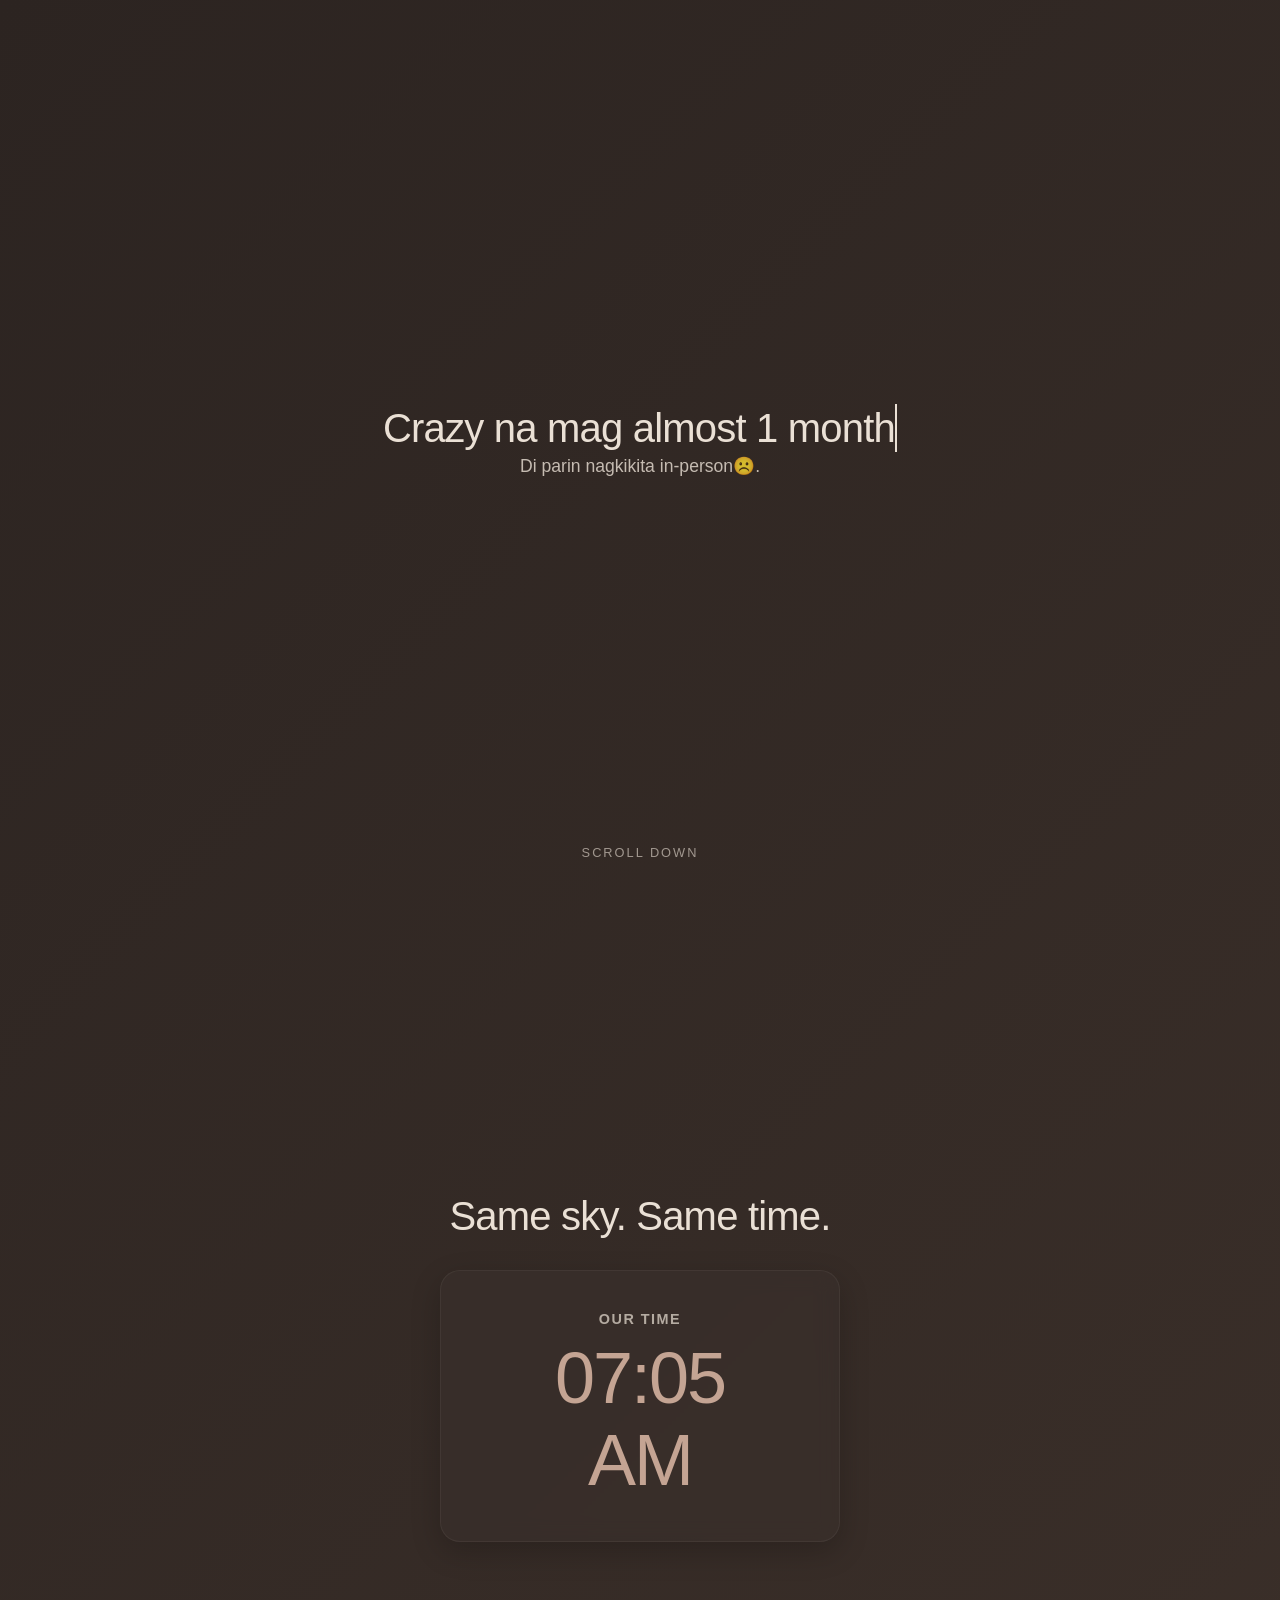
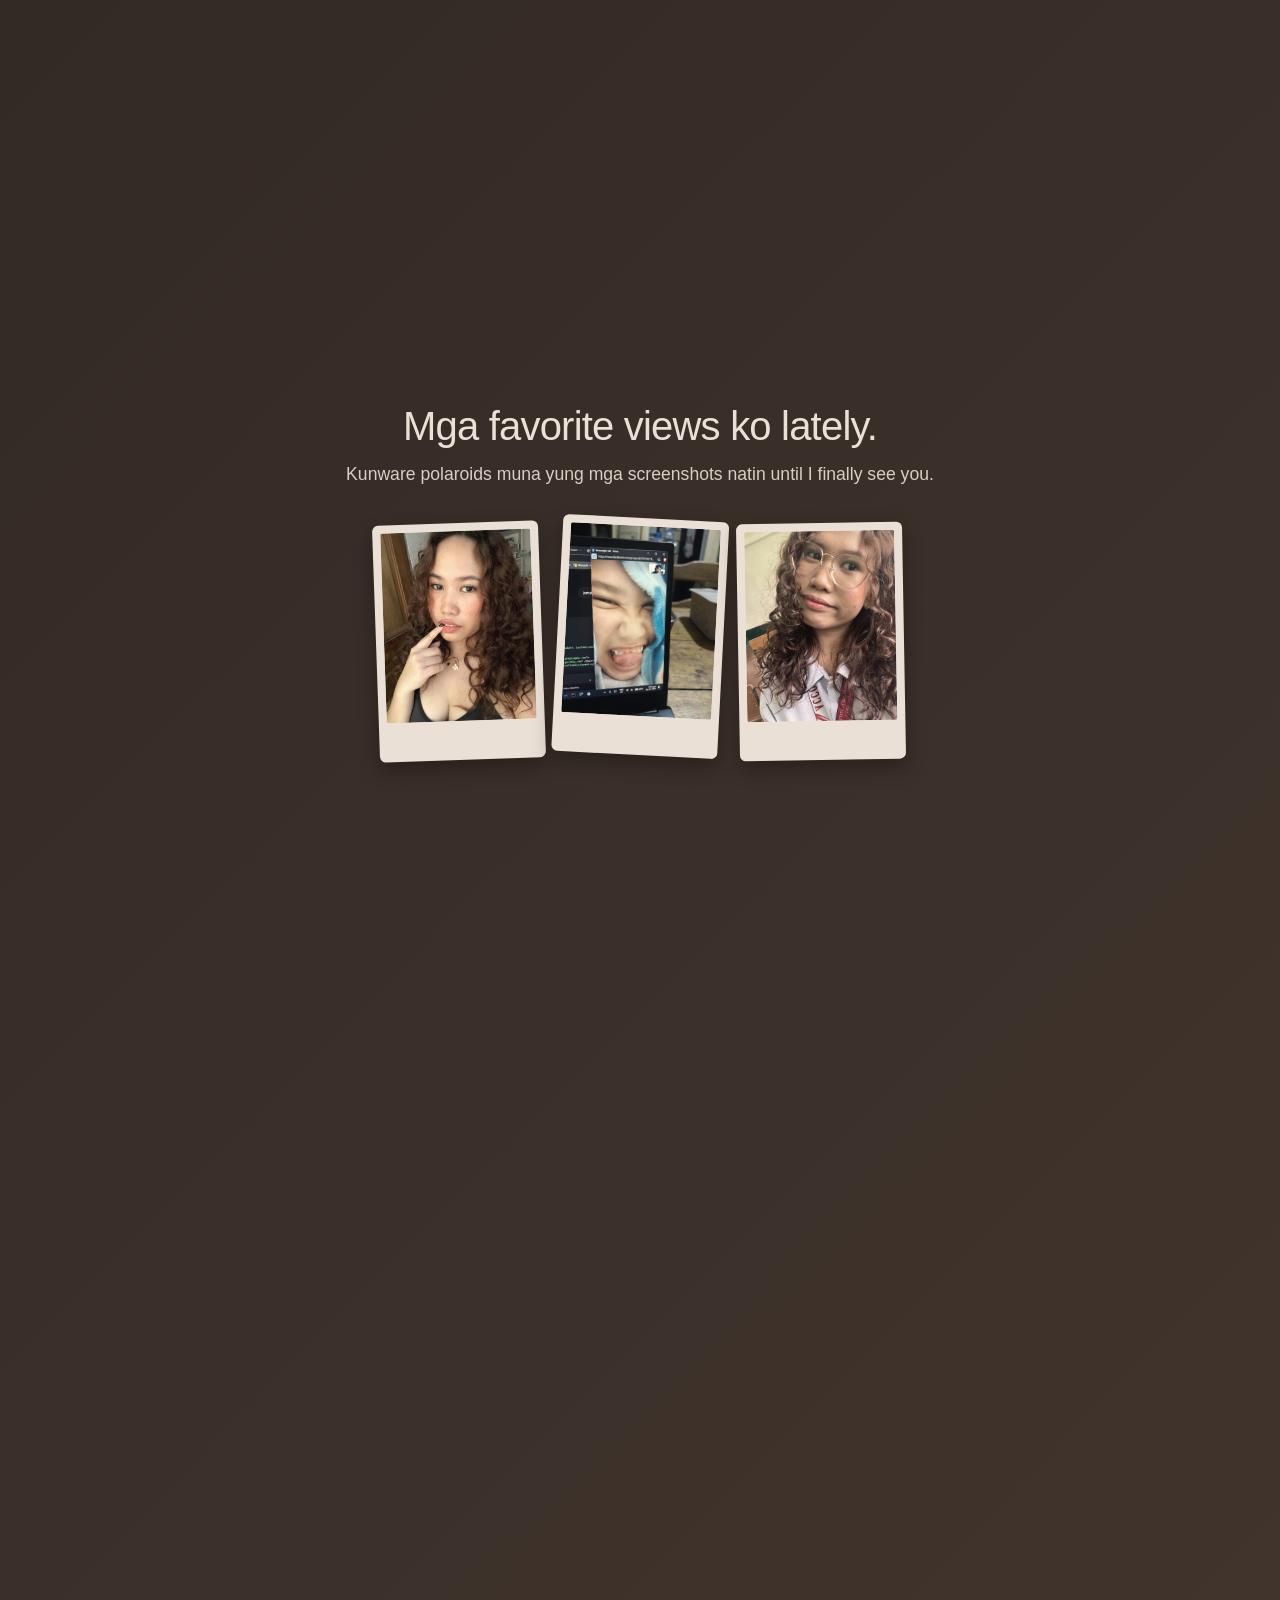
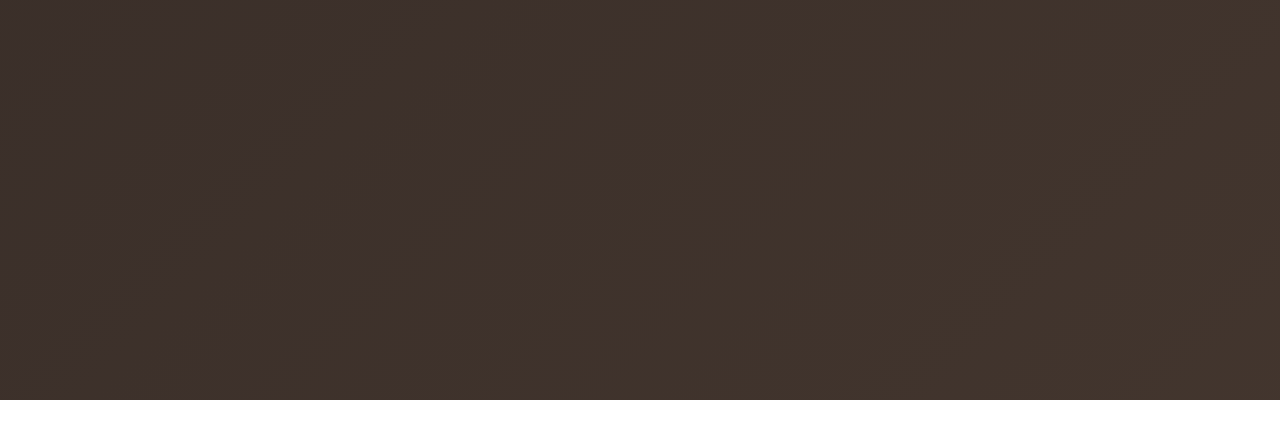
==== index.html @ 08e8360d "kay jho yan" ====
<!DOCTYPE html>
<html lang="en">
<head>
    <meta charset="UTF-8">
    <meta name="viewport" content="width=device-width, initial-scale=1.0, maximum-scale=1.0, user-scalable=no">
    <title> Jho</title>
    <style>
        /* Animated Mocha/Espresso Gradient Background */
        :root {
            --bg-color: #2C2421; 
            --text-color: #EAE0D5; 
            --accent: #C4A493; 
            --box-bg: rgba(58, 48, 44, 0.7); 
            --btn-text: #2C2421;
        }

        body, html {
            margin: 0;
            padding: 0;
            font-family: -apple-system, BlinkMacSystemFont, "SF Pro Display", "Segoe UI", Roboto, Helvetica, sans-serif;
            color: var(--text-color);
            scroll-behavior: smooth;
            overflow-x: hidden; 
            background: linear-gradient(-45deg, #1E1816, #3A302C, #4A3B32, #2C2421);
            background-size: 400% 400%;
            animation: gradientBG 15s ease infinite;
        }

        @keyframes gradientBG {
            0% { background-position: 0% 50%; }
            50% { background-position: 100% 50%; }
            100% { background-position: 0% 50%; }
        }

        section {
            min-height: 100vh;
            display: flex;
            flex-direction: column;
            align-items: center;
            justify-content: center;
            padding: 1.5rem; 
            text-align: center;
            opacity: 0;
            transform: translateY(30px);
            transition: all 1s ease-out;
            box-sizing: border-box;
            width: 100%;
        }

        section.visible { opacity: 1; transform: translateY(0); }

        h1 { 
            font-size: clamp(1.8rem, 5vw, 2.5rem); 
            font-weight: 400; 
            letter-spacing: -0.02em; 
            margin-bottom: 10px; 
            line-height: 1.2;
        }
        
        p { 
            font-size: clamp(1rem, 3vw, 1.1rem); 
            opacity: 0.9; 
            max-width: 600px; 
            line-height: 1.6; 
            margin: 0 auto 15px auto;
        }

        /* Stage 1: Typewriter */
        #typewriter { border-right: 2px solid var(--text-color); white-space: nowrap; overflow: hidden; margin: 0 auto; }
        
        .scroll-indicator {
            position: absolute;
            bottom: 40px;
            animation: bounce 2s infinite;
            font-size: 0.8rem;
            text-transform: uppercase;
            letter-spacing: 2px;
            opacity: 0.6;
        }

        @keyframes bounce {
            0%, 20%, 50%, 80%, 100% { transform: translateY(0); }
            40% { transform: translateY(-10px); }
            60% { transform: translateY(-5px); }
        }

        /* Stage 2: Shared Time */
        .time-box {
            background: var(--box-bg);
            backdrop-filter: blur(10px);
            -webkit-backdrop-filter: blur(10px);
            padding: clamp(20px, 5vw, 40px) clamp(30px, 8vw, 60px);
            border-radius: 20px;
            margin-top: 20px;
            border: 1px solid rgba(255,255,255,0.05);
            box-shadow: 0 10px 30px rgba(0,0,0,0.2);
            width: 90%;
            max-width: 400px;
            box-sizing: border-box;
        }

        .time-box h2 { margin: 0 0 10px 0; font-size: 0.9rem; opacity: 0.7; text-transform: uppercase; letter-spacing: 1.5px; }
        .time-box .time { font-size: clamp(3rem, 10vw, 4.5rem); font-weight: 300; letter-spacing: -2px; color: var(--accent); }

        /* Stage 3: Polaroid Gallery */
        .gallery {
            display: flex;
            gap: 15px;
            margin: 20px 0;
            justify-content: center;
            flex-wrap: wrap; 
            width: 100%;
            max-width: 600px;
        }

        .polaroid {
            background: #EAE0D5;
            padding: 8px 8px 35px 8px;
            border-radius: 6px;
            box-shadow: 0 8px 20px rgba(0,0,0,0.3);
            transform: rotate(-2deg);
            flex: 0 1 auto;
        }
        
        .polaroid:nth-child(2) { transform: rotate(3deg) translateY(-5px); }
        .polaroid:nth-child(3) { transform: rotate(-1deg); }

        .polaroid img {
            width: clamp(100px, 28vw, 150px); 
            height: clamp(130px, 36vw, 190px);
            object-fit: cover;
            filter: sepia(30%) contrast(95%);
            border-radius: 2px;
        }

        .spotify-embed { 
            margin-top: 30px; 
            border-radius: 12px; 
            width: 100%; 
            max-width: 350px; 
            box-shadow: 0 4px 15px rgba(0,0,0,0.2); 
        }

        /* Stage 4: Mobile-Optimized Ask Container */
        .ask-container { 
            display: flex; 
            flex-direction: column; 
            align-items: center; 
            gap: 15px; 
            margin-top: 30px; 
            width: 100%;
        }
        
        button.action-btn {
            padding: 18px 32px;
            border-radius: 50px;
            border: none;
            font-weight: 500;
            transition: all 0.2s ease;
            width: 90%; 
            max-width: 300px;
            box-sizing: border-box;
            cursor: pointer;
            text-align: center;
            line-height: 1.3;
        }

        #yesBtn { 
            background-color: var(--text-color); 
            color: var(--btn-text); 
            font-size: 1.1rem;
            z-index: 10;
            word-wrap: break-word; 
        }

        #noBtn { 
            background-color: transparent; 
            color: var(--text-color); 
            font-size: 1rem;
            border: 1px solid rgba(234, 224, 213, 0.3);
        }
        
        #successScreen { display: none; flex-direction: column; align-items: center; justify-content: center; height: 100vh; }

        @media (max-width: 375px) {
            .polaroid { padding: 6px 6px 25px 6px; }
            button.action-btn { padding: 15px 20px; }
        }
    </style>
</head>
<body>

    <!-- Hidden Audio File for the Success Sound -->
    <audio id="successSound" src="success-sound.mp3" preload="auto"></audio>

    <!-- Stage 1: The Hook -->
    <section id="s1" class="visible">
        <h1 id="typewriter"></h1>
        <p style="opacity: 0; animation: fadeIn 2s forwards 2.5s;">Di parin nagkikita in-person☹️.</p>
        <div class="scroll-indicator">Scroll down</div>
        <style>@keyframes fadeIn { to { opacity: 0.8; } }</style>
    </section>

    <!-- Stage 2: Shared Reality -->
    <section id="s2">
        <h1>Same sky. Same time.</h1>
        <div class="time-box">
            <h2>Our Time</h2>
            <div class="time" id="sharedTime">--:--</div>
        </div>
    </section>

    <!-- Stage 3: The Memories -->
    <section id="s3">
        <h1>Mga favorite views ko lately.</h1>
        <p>Kunware polaroids muna yung mga screenshots natin until I finally see you.</p>
        <div class="gallery">
            <div class="polaroid"><img src="pic1.jpg" alt="VC Screenshot 1"></div>
            <div class="polaroid"><img src="pic2.jpg" alt="Selfie"></div>
            <div class="polaroid"><img src="pic3.jpg" alt="VC Screenshot 2"></div>
        </div>
        
        <!-- Taylor Swift "the 1" Spotify Embed -->
        <iframe data-testid="embed-iframe" style="border-radius:12px" src="https://open.spotify.com/embed/track/0Jlcvv8IykzHaSmj49uNW8?utm_source=generator&si=b061c4fe7b4d4f40" width="100%" height="152" frameBorder="0" allowfullscreen="" allow="autoplay; clipboard-write; encrypted-media; fullscreen; picture-in-picture" loading="lazy"></iframe>
    </section>

    <!-- Stage 4: The Mobile-Optimized Ask -->
    <section id="s4">
        <h1 id="questionText">May mas malaking question ako for you soon.</h1>
        <p>Pero for this time, ano gusto mo bae? WHAHWAHWAH, anyting u like, kahit ano, ikaw bahala, gawin natin mamaya.😜😏</p>
        <div class="ask-container" id="askContainer">
            <button class="action-btn" id="yesBtn">Yes, G ako!</button>
            <button class="action-btn" id="noBtn">Wag 😭</button>
        </div>
    </section>

    <!-- Stage 5: Success -->
    <section id="successScreen">
        <h1>It's a date. 🤎</h1>
    </section>

    <script>
        // 1. Typewriter Effect
        const text = "Crazy na mag almost 1 month since nung nakita kita sa ano..WHAHWH, anyways";
        let i = 0;
        function typeWriter() {
            if (i < text.length) {
                document.getElementById("typewriter").innerHTML += text.charAt(i);
                i++;
                setTimeout(typeWriter, 80);
            }
        }
        window.onload = () => { setTimeout(typeWriter, 300); updateTime(); };

        // 2. Scroll Reveal Logic
        const sections = document.querySelectorAll('section');
        const observer = new IntersectionObserver((entries) => {
            entries.forEach(entry => {
                if (entry.isIntersecting) {
                    entry.target.classList.add('visible');
                }
            });
        }, { threshold: 0.2 }); 
        sections.forEach(sec => observer.observe(sec));

        // 3. Shared Clock
        function updateTime() {
            const now = new Date();
            const timeString = now.toLocaleTimeString([], { hour: '2-digit', minute: '2-digit' });
            document.getElementById('sharedTime').innerText = timeString;
        }
        setInterval(updateTime, 1000);

        // 4. The Expanding Yes Button (Responsive Logic)
        const noBtn = document.getElementById('noBtn');
        const yesBtn = document.getElementById('yesBtn');
        const s4 = document.getElementById('s4');
        const successScreen = document.getElementById('successScreen');
        const successSound = document.getElementById('successSound'); // Grab the audio element
        
        const noTexts = [
            "Wag naman 😭", 
            "Sure ka na ba? 🥺", 
            "Wait lang isipin mo muna 😭", 
            "Grabe siya 💔", 
            "Sakit naman 🥺", 
            "Sige na press Yes na 😭",
            "Ahh ganon 😭",
            "Luhh 😭",
        ];
        let clickCount = 0;

        noBtn.addEventListener('click', (e) => {
            if(clickCount < noTexts.length) {
                noBtn.innerText = noTexts[clickCount];
            } else {
                noBtn.innerText = noTexts[noTexts.length - 1]; 
            }
            clickCount++;

            const currentFontSize = window.getComputedStyle(yesBtn).getPropertyValue('font-size');
            const newSize = parseFloat(currentFontSize) * 1.3; 
            
            yesBtn.style.fontSize = `${newSize}px`;
            yesBtn.style.padding = `${newSize * 0.8}px ${newSize * 1.2}px`;
            yesBtn.style.width = 'auto'; 
            yesBtn.style.maxWidth = '90vw'; 
        });

        // 5. Success Logic with Sound
        yesBtn.addEventListener('click', () => {
            // Play the sound effect immediately when clicked
            successSound.play();
            
            s4.style.display = 'none';
            successScreen.style.display = 'flex';
            setTimeout(() => { successScreen.classList.add('visible'); }, 50);
        });
    </script>
</body>
</html>
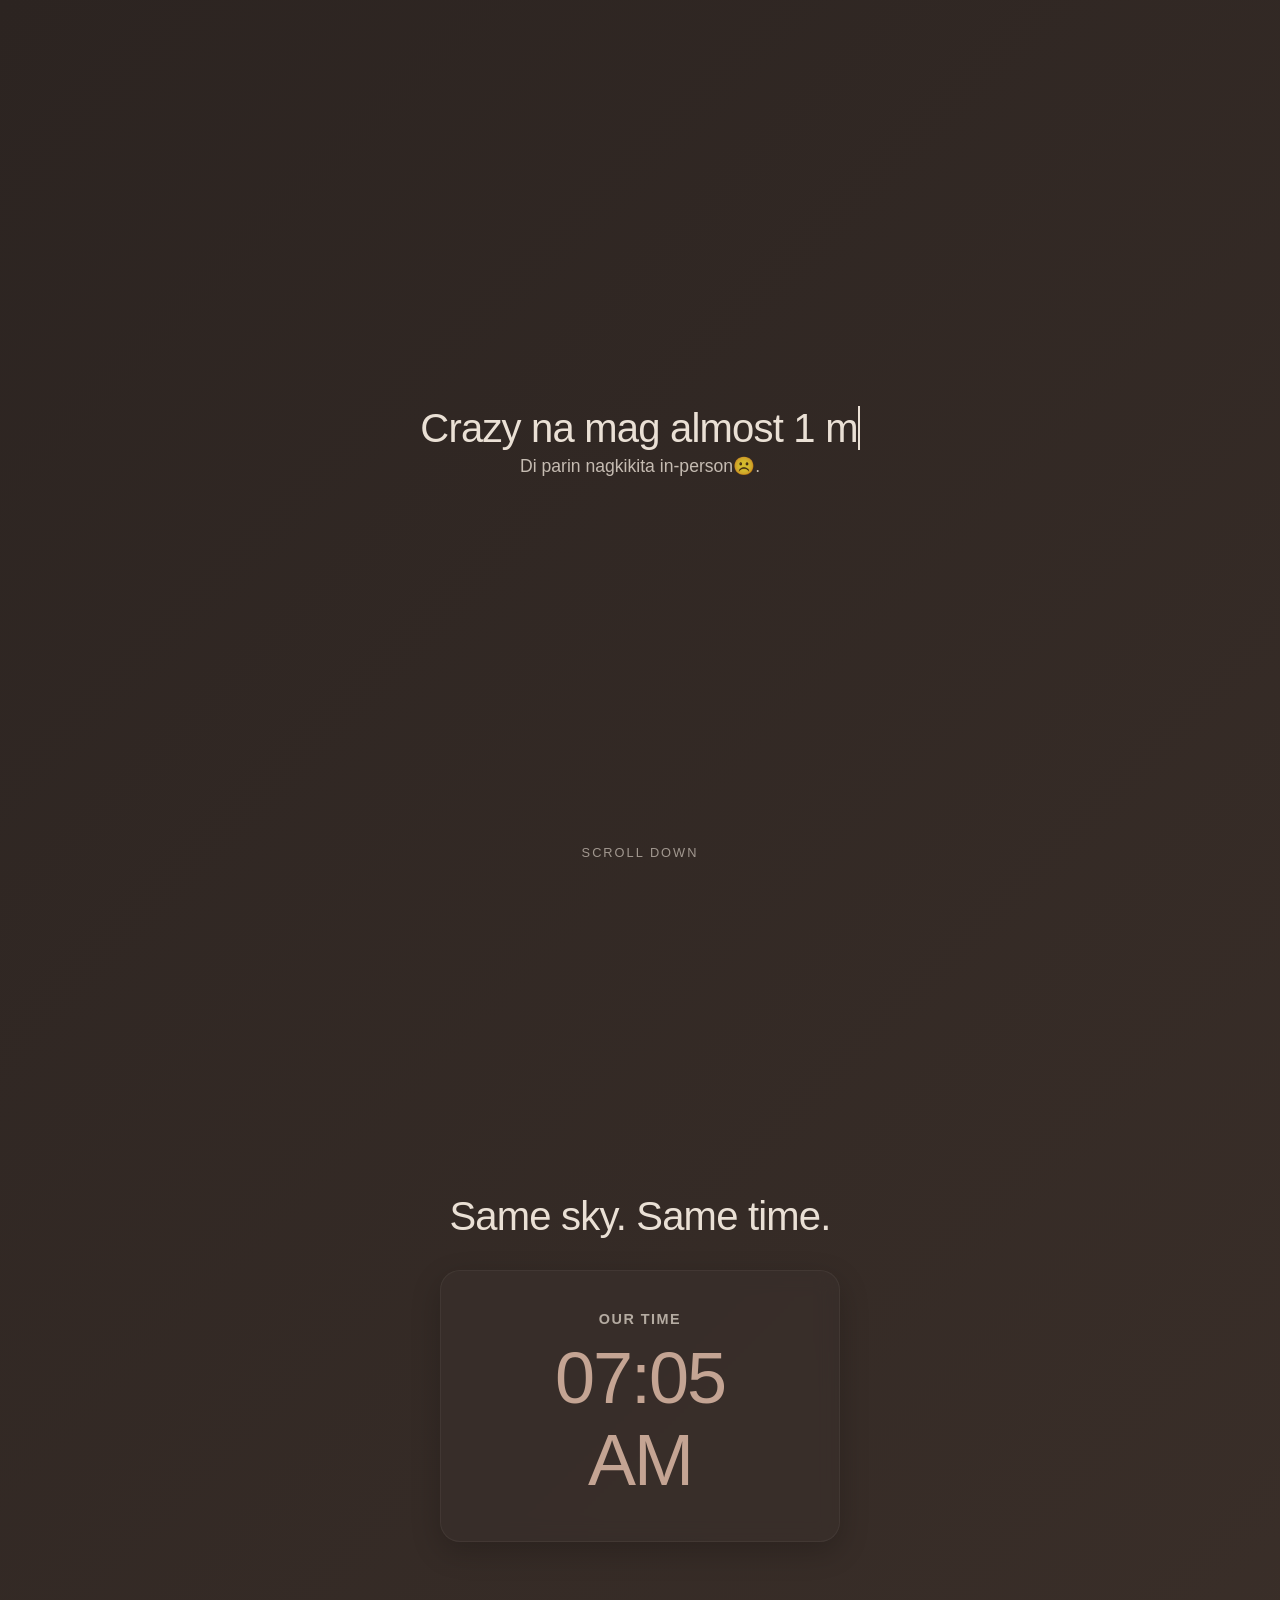
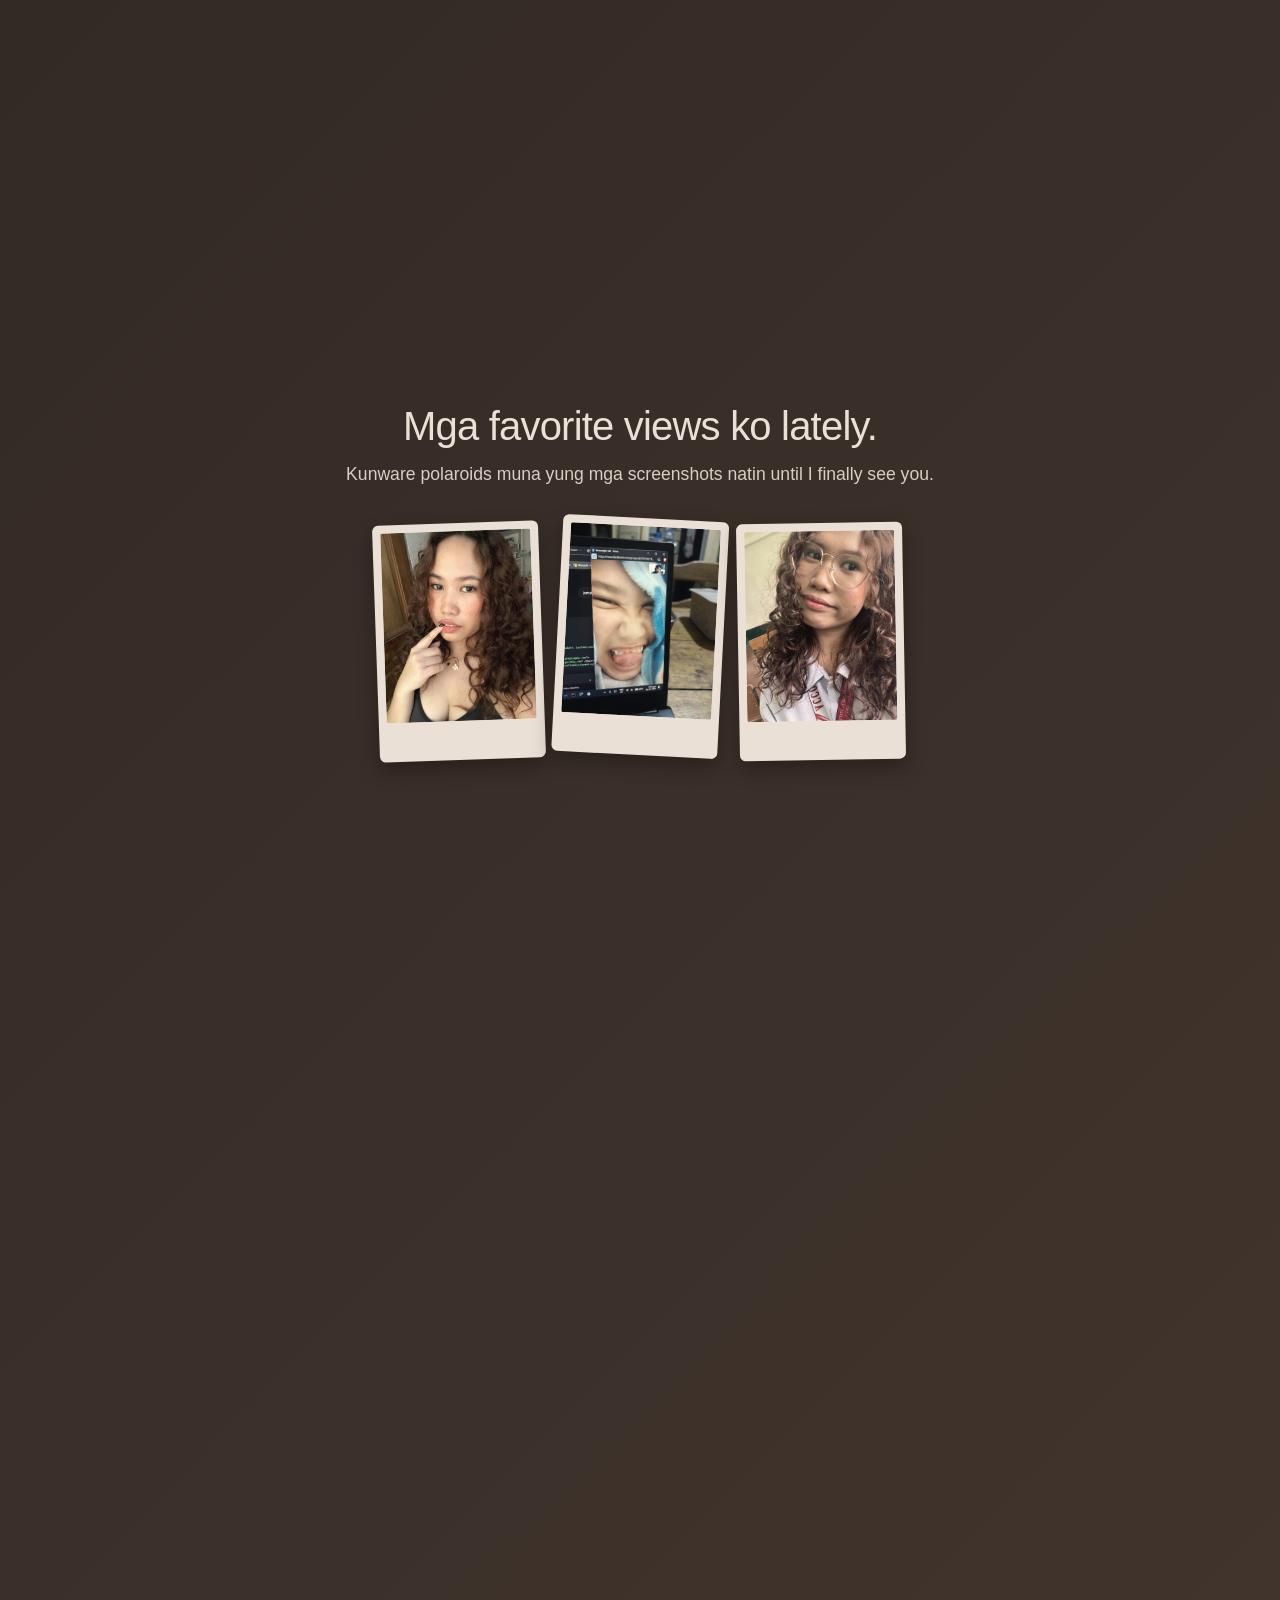
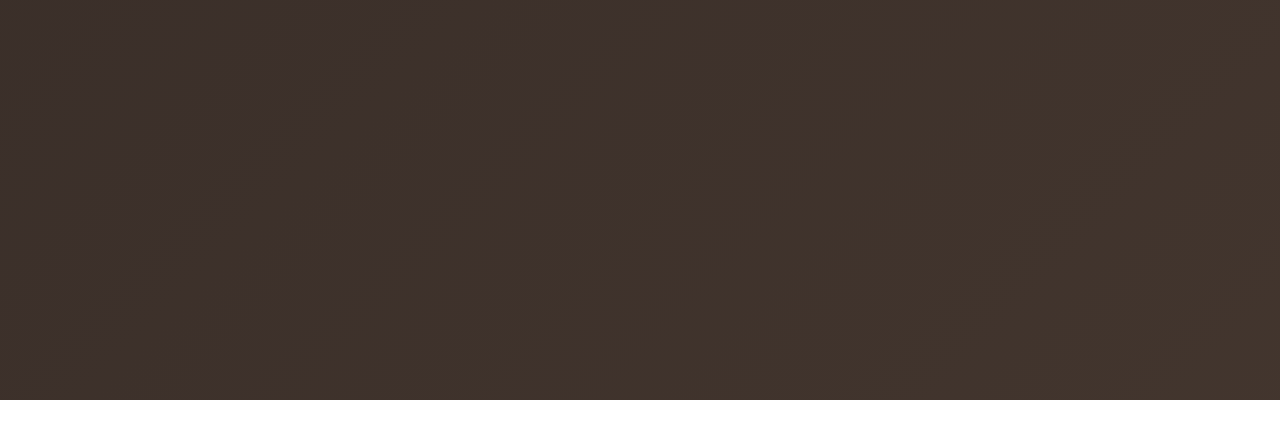
==== commit d3e68b3b: "fix" ====
--- a/index.html
+++ b/index.html
@@ -65,8 +65,24 @@
             margin: 0 auto 15px auto;
         }
 
-        /* Stage 1: Typewriter */
-        #typewriter { border-right: 2px solid var(--text-color); white-space: nowrap; overflow: hidden; margin: 0 auto; }
+        /* Stage 1: Typewriter - Fixed for long text wrapping */
+        #typewriter-container {
+            width: 100%;
+            max-width: 90vw; 
+            margin: 0 auto;
+            text-align: center;
+        }
+
+        #typewriter { 
+            display: inline; 
+            border-right: 2px solid var(--text-color); 
+            animation: blinkCursor 0.75s step-end infinite;
+        }
+
+        @keyframes blinkCursor {
+            from, to { border-color: transparent; }
+            50% { border-color: var(--text-color); }
+        }
         
         .scroll-indicator {
             position: absolute;
@@ -195,8 +211,10 @@
 
     <!-- Stage 1: The Hook -->
     <section id="s1" class="visible">
-        <h1 id="typewriter"></h1>
-        <p style="opacity: 0; animation: fadeIn 2s forwards 2.5s;">Di parin nagkikita in-person☹️.</p>
+        <div id="typewriter-container">
+            <h1 id="typewriter"></h1>
+        </div>
+        <p style="opacity: 0; animation: fadeIn 2s forwards 3.5s;">Di parin nagkikita in-person☹️.</p>
         <div class="scroll-indicator">Scroll down</div>
         <style>@keyframes fadeIn { to { opacity: 0.8; } }</style>
     </section>
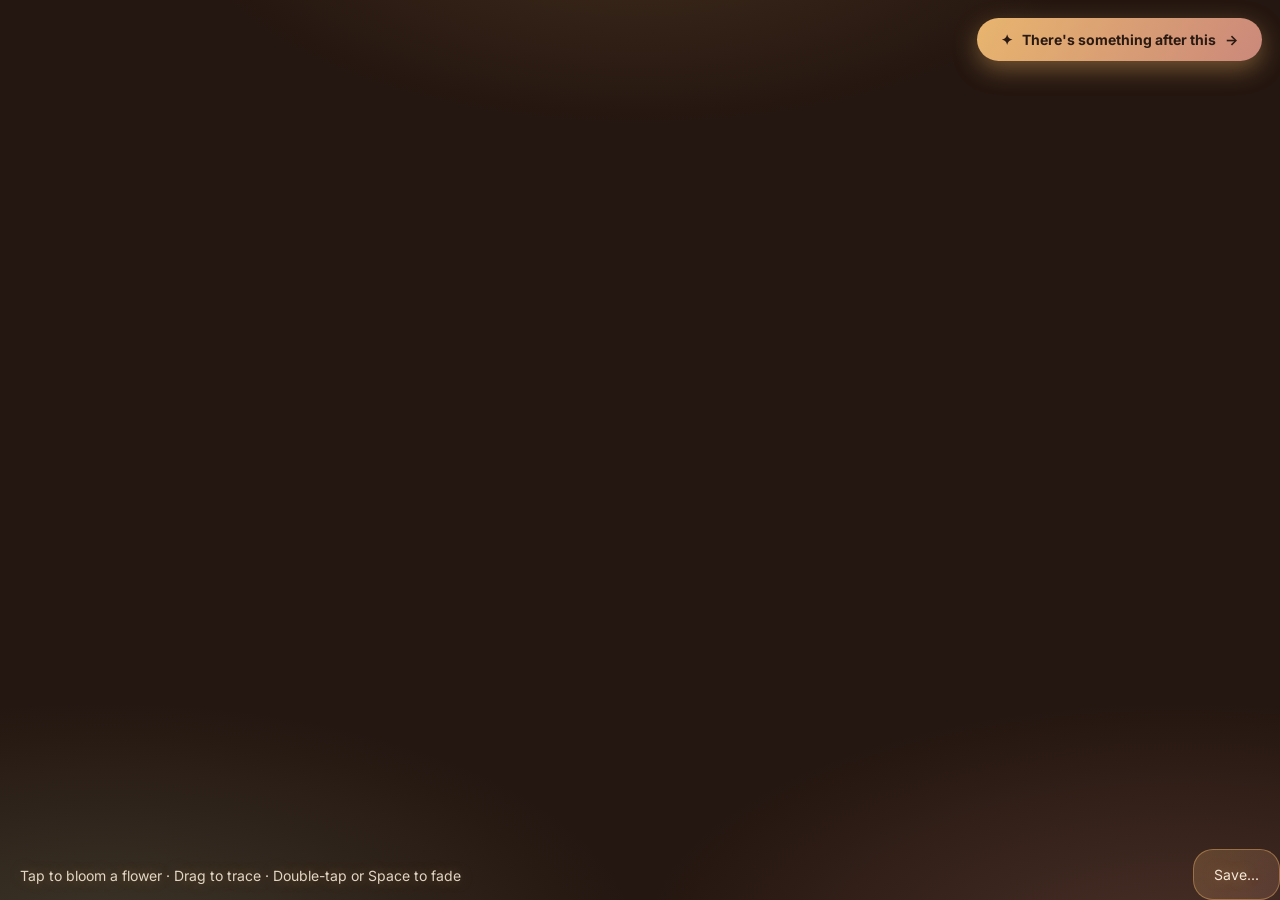
==== commit 3c2d9f0e: "update" ====
--- a/index.html
+++ b/index.html
@@ -1,339 +1,107 @@
 <!DOCTYPE html>
-<html lang="en">
+<html lang="en" >
 <head>
-    <meta charset="UTF-8">
-    <meta name="viewport" content="width=device-width, initial-scale=1.0, maximum-scale=1.0, user-scalable=no">
-    <title> Jho</title>
-    <style>
-        /* Animated Mocha/Espresso Gradient Background */
-        :root {
-            --bg-color: #2C2421; 
-            --text-color: #EAE0D5; 
-            --accent: #C4A493; 
-            --box-bg: rgba(58, 48, 44, 0.7); 
-            --btn-text: #2C2421;
-        }
+  <meta charset="UTF-8">
+  <meta name="viewport" content="width=device-width, initial-scale=1, maximum-scale=1, user-scalable=no, viewport-fit=cover">
+  <meta name="theme-color" content="#241610">
+  <title>Draw With Flowers! (GLSL Shader &amp; Three.js)</title>
+  <link rel="preconnect" href="https://fonts.googleapis.com">
+  <link rel="preconnect" href="https://fonts.gstatic.com" crossorigin>
+  <link href="https://fonts.googleapis.com/css2?family=Inter:wght@400;500;600&display=swap" rel="stylesheet">
+  <link rel="stylesheet" href="./style.css">
 
-        body, html {
-            margin: 0;
-            padding: 0;
-            font-family: -apple-system, BlinkMacSystemFont, "SF Pro Display", "Segoe UI", Roboto, Helvetica, sans-serif;
-            color: var(--text-color);
-            scroll-behavior: smooth;
-            overflow-x: hidden; 
-            background: linear-gradient(-45deg, #1E1816, #3A302C, #4A3B32, #2C2421);
-            background-size: 400% 400%;
-            animation: gradientBG 15s ease infinite;
-        }
-
-        @keyframes gradientBG {
-            0% { background-position: 0% 50%; }
-            50% { background-position: 100% 50%; }
-            100% { background-position: 0% 50%; }
-        }
-
-        section {
-            min-height: 100vh;
-            display: flex;
-            flex-direction: column;
-            align-items: center;
-            justify-content: center;
-            padding: 1.5rem; 
-            text-align: center;
-            opacity: 0;
-            transform: translateY(30px);
-            transition: all 1s ease-out;
-            box-sizing: border-box;
-            width: 100%;
-        }
-
-        section.visible { opacity: 1; transform: translateY(0); }
-
-        h1 { 
-            font-size: clamp(1.8rem, 5vw, 2.5rem); 
-            font-weight: 400; 
-            letter-spacing: -0.02em; 
-            margin-bottom: 10px; 
-            line-height: 1.2;
-        }
-        
-        p { 
-            font-size: clamp(1rem, 3vw, 1.1rem); 
-            opacity: 0.9; 
-            max-width: 600px; 
-            line-height: 1.6; 
-            margin: 0 auto 15px auto;
-        }
-
-        /* Stage 1: Typewriter - Fixed for long text wrapping */
-        #typewriter-container {
-            width: 100%;
-            max-width: 90vw; 
-            margin: 0 auto;
-            text-align: center;
-        }
-
-        #typewriter { 
-            display: inline; 
-            border-right: 2px solid var(--text-color); 
-            animation: blinkCursor 0.75s step-end infinite;
-        }
-
-        @keyframes blinkCursor {
-            from, to { border-color: transparent; }
-            50% { border-color: var(--text-color); }
-        }
-        
-        .scroll-indicator {
-            position: absolute;
-            bottom: 40px;
-            animation: bounce 2s infinite;
-            font-size: 0.8rem;
-            text-transform: uppercase;
-            letter-spacing: 2px;
-            opacity: 0.6;
-        }
-
-        @keyframes bounce {
-            0%, 20%, 50%, 80%, 100% { transform: translateY(0); }
-            40% { transform: translateY(-10px); }
-            60% { transform: translateY(-5px); }
-        }
-
-        /* Stage 2: Shared Time */
-        .time-box {
-            background: var(--box-bg);
-            backdrop-filter: blur(10px);
-            -webkit-backdrop-filter: blur(10px);
-            padding: clamp(20px, 5vw, 40px) clamp(30px, 8vw, 60px);
-            border-radius: 20px;
-            margin-top: 20px;
-            border: 1px solid rgba(255,255,255,0.05);
-            box-shadow: 0 10px 30px rgba(0,0,0,0.2);
-            width: 90%;
-            max-width: 400px;
-            box-sizing: border-box;
-        }
-
-        .time-box h2 { margin: 0 0 10px 0; font-size: 0.9rem; opacity: 0.7; text-transform: uppercase; letter-spacing: 1.5px; }
-        .time-box .time { font-size: clamp(3rem, 10vw, 4.5rem); font-weight: 300; letter-spacing: -2px; color: var(--accent); }
-
-        /* Stage 3: Polaroid Gallery */
-        .gallery {
-            display: flex;
-            gap: 15px;
-            margin: 20px 0;
-            justify-content: center;
-            flex-wrap: wrap; 
-            width: 100%;
-            max-width: 600px;
-        }
-
-        .polaroid {
-            background: #EAE0D5;
-            padding: 8px 8px 35px 8px;
-            border-radius: 6px;
-            box-shadow: 0 8px 20px rgba(0,0,0,0.3);
-            transform: rotate(-2deg);
-            flex: 0 1 auto;
-        }
-        
-        .polaroid:nth-child(2) { transform: rotate(3deg) translateY(-5px); }
-        .polaroid:nth-child(3) { transform: rotate(-1deg); }
-
-        .polaroid img {
-            width: clamp(100px, 28vw, 150px); 
-            height: clamp(130px, 36vw, 190px);
-            object-fit: cover;
-            filter: sepia(30%) contrast(95%);
-            border-radius: 2px;
-        }
-
-        .spotify-embed { 
-            margin-top: 30px; 
-            border-radius: 12px; 
-            width: 100%; 
-            max-width: 350px; 
-            box-shadow: 0 4px 15px rgba(0,0,0,0.2); 
-        }
-
-        /* Stage 4: Mobile-Optimized Ask Container */
-        .ask-container { 
-            display: flex; 
-            flex-direction: column; 
-            align-items: center; 
-            gap: 15px; 
-            margin-top: 30px; 
-            width: 100%;
-        }
-        
-        button.action-btn {
-            padding: 18px 32px;
-            border-radius: 50px;
-            border: none;
-            font-weight: 500;
-            transition: all 0.2s ease;
-            width: 90%; 
-            max-width: 300px;
-            box-sizing: border-box;
-            cursor: pointer;
-            text-align: center;
-            line-height: 1.3;
-        }
-
-        #yesBtn { 
-            background-color: var(--text-color); 
-            color: var(--btn-text); 
-            font-size: 1.1rem;
-            z-index: 10;
-            word-wrap: break-word; 
-        }
-
-        #noBtn { 
-            background-color: transparent; 
-            color: var(--text-color); 
-            font-size: 1rem;
-            border: 1px solid rgba(234, 224, 213, 0.3);
-        }
-        
-        #successScreen { display: none; flex-direction: column; align-items: center; justify-content: center; height: 100vh; }
-
-        @media (max-width: 375px) {
-            .polaroid { padding: 6px 6px 25px 6px; }
-            button.action-btn { padding: 15px 20px; }
-        }
-    </style>
 </head>
 <body>
+<div class="container">
+    <canvas id="canvas"></canvas>
+    <div class="title" id="hint">Tap to bloom a flower &middot; Drag to trace &middot; Double-tap or Space to fade</div>
+    <button class="title" id="screenshot" type="button">Save...</button>
+</div>
+<!-- THIS LINK POINTS TO THE NEW FOLDER -->
+<a class="next-link" id="nextLink" href="./for her/ask.html"><span class="spark">&#10022;</span> There's something after this <span class="arrow">&rarr;</span></a>
 
-    <!-- Hidden Audio File for the Success Sound -->
-    <audio id="successSound" src="success-sound.mp3" preload="auto"></audio>
+<script type="x-shader/x-fragment" id="fragmentShader">
+    #define PI 3.14159265359
 
-    <!-- Stage 1: The Hook -->
-    <section id="s1" class="visible">
-        <div id="typewriter-container">
-            <h1 id="typewriter"></h1>
-        </div>
-        <p style="opacity: 0; animation: fadeIn 2s forwards 3.5s;">Di parin nagkikita in-person☹️.</p>
-        <div class="scroll-indicator">Scroll down</div>
-        <style>@keyframes fadeIn { to { opacity: 0.8; } }</style>
-    </section>
+    uniform float u_ratio;
+    uniform float u_moving;
+    uniform float u_stop_time;
+    uniform float u_speed;
+    uniform vec2 u_stop_randomizer;
+    uniform float u_clean;
+    uniform vec2 u_point;
+    uniform float u_flower_scale;
+    uniform sampler2D u_texture;
+    varying vec2 vUv;
 
-    <!-- Stage 2: Shared Reality -->
-    <section id="s2">
-        <h1>Same sky. Same time.</h1>
-        <div class="time-box">
-            <h2>Our Time</h2>
-            <div class="time" id="sharedTime">--:--</div>
-        </div>
-    </section>
+    float rand(vec2 n) {
+        return fract(sin(dot(n, vec2(12.9898, 4.1414))) * 43758.5453);
+    }
+    float noise(vec2 n) {
+        const vec2 d = vec2(0.0, 1.0);
+        vec2 b = floor(n), f = smoothstep(vec2(0.0), vec2(1.0), fract(n));
+        return mix(mix(rand(b), rand(b + d.yx), f.x), mix(rand(b + d.xy), rand(b + d.yy), f.x), f.y);
+    }
 
-    <!-- Stage 3: The Memories -->
-    <section id="s3">
-        <h1>Mga favorite views ko lately.</h1>
-        <p>Kunware polaroids muna yung mga screenshots natin until I finally see you.</p>
-        <div class="gallery">
-            <div class="polaroid"><img src="pic1.jpg" alt="VC Screenshot 1"></div>
-            <div class="polaroid"><img src="pic2.jpg" alt="Selfie"></div>
-            <div class="polaroid"><img src="pic3.jpg" alt="VC Screenshot 2"></div>
-        </div>
-        
-        <!-- Taylor Swift "the 1" Spotify Embed -->
-        <iframe data-testid="embed-iframe" style="border-radius:12px" src="https://open.spotify.com/embed/track/0Jlcvv8IykzHaSmj49uNW8?utm_source=generator&si=b061c4fe7b4d4f40" width="100%" height="152" frameBorder="0" allowfullscreen="" allow="autoplay; clipboard-write; encrypted-media; fullscreen; picture-in-picture" loading="lazy"></iframe>
-    </section>
+    float flower_shape(vec2 _point, float _size, float _outline, float _tickniess, float _noise, float _angle_offset) {
+        float random_by_uv = noise(vUv);
 
-    <!-- Stage 4: The Mobile-Optimized Ask -->
-    <section id="s4">
-        <h1 id="questionText">May mas malaking question ako for you soon.</h1>
-        <p>Pero for this time, ano gusto mo bae? WHAHWAHWAH, anyting u like, kahit ano, ikaw bahala, gawin natin mamaya.😜😏</p>
-        <div class="ask-container" id="askContainer">
-            <button class="action-btn" id="yesBtn">Yes, G ako!</button>
-            <button class="action-btn" id="noBtn">Wag 😭</button>
-        </div>
-    </section>
+        float petals_thickness = .5;
+        float petals_number = 5. + floor(u_stop_randomizer[0] * 4.);
+        float angle_animated_offset = .7 * (random_by_uv - .5) / (.2 + 30. * u_stop_time);
+        float flower_angle = atan(_point.y, _point.x) - angle_animated_offset;
+        float flower_sectoral_shape = abs(sin(flower_angle * .5 * petals_number + _angle_offset)) + _tickniess * petals_thickness;
 
-    <!-- Stage 5: Success -->
-    <section id="successScreen">
-        <h1>It's a date. 🤎</h1>
-    </section>
+        vec2 flower_size_range = vec2(4., 18.) * u_flower_scale;
+        float flower_radial_shape = length(_point) * (flower_size_range[0] + flower_size_range[1] * u_stop_randomizer[0]);
+        float radius_noise = sin(flower_angle * 13. + 15. * random_by_uv);
+        flower_radial_shape += _noise * radius_noise;
 
-    <script>
-        // 1. Typewriter Effect
-        const text = "Crazy na mag almost 1 month since nung nakita kita sa ano..WHAHWH, anyways";
-        let i = 0;
-        function typeWriter() {
-            if (i < text.length) {
-                document.getElementById("typewriter").innerHTML += text.charAt(i);
-                i++;
-                setTimeout(typeWriter, 80);
-            }
-        }
-        window.onload = () => { setTimeout(typeWriter, 300); updateTime(); };
+        float flower_radius_grow = min(20000. * u_stop_time, 1.);
+        flower_radius_grow = 1. / flower_radius_grow;
 
-        // 2. Scroll Reveal Logic
-        const sections = document.querySelectorAll('section');
-        const observer = new IntersectionObserver((entries) => {
-            entries.forEach(entry => {
-                if (entry.isIntersecting) {
-                    entry.target.classList.add('visible');
-                }
-            });
-        }, { threshold: 0.2 }); 
-        sections.forEach(sec => observer.observe(sec));
+        float flower_shape = 1. - smoothstep(0., _size * flower_sectoral_shape, _outline * flower_radius_grow * flower_radial_shape);
+        flower_shape *= (1. - u_moving);
 
-        // 3. Shared Clock
-        function updateTime() {
-            const now = new Date();
-            const timeString = now.toLocaleTimeString([], { hour: '2-digit', minute: '2-digit' });
-            document.getElementById('sharedTime').innerText = timeString;
-        }
-        setInterval(updateTime, 1000);
+        flower_shape *= (1. - step(1., u_stop_time));
 
-        // 4. The Expanding Yes Button (Responsive Logic)
-        const noBtn = document.getElementById('noBtn');
-        const yesBtn = document.getElementById('yesBtn');
-        const s4 = document.getElementById('s4');
-        const successScreen = document.getElementById('successScreen');
-        const successSound = document.getElementById('successSound'); // Grab the audio element
-        
-        const noTexts = [
-            "Wag naman 😭", 
-            "Sure ka na ba? 🥺", 
-            "Wait lang isipin mo muna 😭", 
-            "Grabe siya 💔", 
-            "Sakit naman 🥺", 
-            "Sige na press Yes na 😭",
-            "Ahh ganon 😭",
-            "Luhh 😭",
-        ];
-        let clickCount = 0;
+        return flower_shape;
+    }
 
-        noBtn.addEventListener('click', (e) => {
-            if(clickCount < noTexts.length) {
-                noBtn.innerText = noTexts[clickCount];
-            } else {
-                noBtn.innerText = noTexts[noTexts.length - 1]; 
-            }
-            clickCount++;
+    void main() {
+        vec3 base = texture2D(u_texture, vUv).xyz;
+        vec2 cursor = vUv - u_point.xy;
+        cursor.x *= u_ratio;
 
-            const currentFontSize = window.getComputedStyle(yesBtn).getPropertyValue('font-size');
-            const newSize = parseFloat(currentFontSize) * 1.3; 
-            
-            yesBtn.style.fontSize = `${newSize}px`;
-            yesBtn.style.padding = `${newSize * 0.8}px ${newSize * 1.2}px`;
-            yesBtn.style.width = 'auto'; 
-            yesBtn.style.maxWidth = '90vw'; 
-        });
+        // STEM
+        vec3 stem_color = vec3(2.2, 1.1, .3);
+        float stem_radius = .005 * u_speed * u_moving;
+        float stem_shape = 1. - pow(smoothstep(0., stem_radius, dot(cursor, cursor)), .03);
+        vec3 stem = stem_shape * stem_color;
 
-        // 5. Success Logic with Sound
-        yesBtn.addEventListener('click', () => {
-            // Play the sound effect immediately when clicked
-            successSound.play();
-            
-            s4.style.display = 'none';
-            successScreen.style.display = 'flex';
-            setTimeout(() => { successScreen.classList.add('visible'); }, 50);
-        });
-    </script>
+        // FLOWER
+        vec3 flower_color = vec3(2.6 + u_stop_randomizer[0] * .4, 1.4 + u_stop_randomizer[1] * .5, .5 + u_stop_randomizer[1] * .3);
+
+        vec3 flower_new = flower_color * flower_shape(cursor, 1., .96, 1., .15, 0.);
+        vec3 flower_mask = 1. - vec3(flower_shape(cursor, 1.05, 1.07, 1., .15, 0.));
+        vec3 flower_mid = vec3(-.35, -.25, -.3) * flower_shape(cursor, .15, 1., 2., .1, 1.9);
+
+        vec3 color = base * flower_mask + (flower_new + flower_mid + stem);
+        color *= u_clean;
+        color = clamp(color, vec3(.05, .02, .0), vec3(1., .78, .45));
+
+        gl_FragColor = vec4(color, 1.);
+    }
+</script>
+
+<script type="x-shader/x-vertex" id="vertexShader">
+    varying vec2 vUv;
+    void main() {
+        vUv = uv;
+        gl_Position = vec4(position, 1.);
+    }
+</script>
+
+<script type="module" src="./script.js"></script>
 </body>
 </html>
--- a/style.css
+++ b/style.css
@@ -0,0 +1,175 @@
+:root {
+    --bg-deep: #241610;
+    --cream: #f6e9d8;
+    --gold: #d9a35e;
+    --gold-bright: #e8b56e;
+    --rose: #cc8a7a;
+    --sage: #93a683;
+}
+
+html, body {
+    overflow: hidden;
+    overscroll-behavior: none;
+    padding: 0;
+    margin: 0;
+    height: 100%;
+    background: var(--bg-deep);
+}
+
+.container {
+    position: fixed;
+    top: 0;
+    left: 0;
+    width: 100%;
+    height: 100dvh;
+    display: flex;
+    justify-content: space-between;
+    align-items: end;
+    background:
+        radial-gradient(ellipse 70% 45% at 8% 105%, rgba(147, 166, 131, 0.22), transparent 60%),
+        radial-gradient(ellipse 70% 45% at 92% 105%, rgba(204, 138, 122, 0.22), transparent 60%),
+        radial-gradient(ellipse 60% 40% at 50% -10%, rgba(217, 163, 94, 0.16), transparent 60%),
+        var(--bg-deep);
+    padding-bottom: env(safe-area-inset-bottom);
+    box-sizing: border-box;
+}
+
+.title {
+    z-index: 1;
+    font-family: 'Inter', sans-serif;
+    font-size: 14px;
+    color: var(--cream);
+    text-shadow: 0 0 14px rgba(217, 163, 94, 0.45);
+    user-select: none;
+    padding: 16px 20px;
+}
+
+#hint {
+    max-width: 60%;
+    opacity: .9;
+}
+
+canvas {
+    position: absolute;
+    top: 0;
+    left: 0;
+    display: block;
+    touch-action: none;
+}
+
+#screenshot {
+    background: linear-gradient(135deg, rgba(217, 163, 94, 0.25), rgba(204, 138, 122, 0.2));
+    border-radius: 20px;
+    outline: none;
+    border: 1px solid rgba(217, 163, 94, 0.5);
+    cursor: pointer;
+    -webkit-tap-highlight-color: transparent;
+    transition: background 160ms ease, transform 160ms ease;
+}
+
+#screenshot:hover {
+    background: linear-gradient(135deg, rgba(217, 163, 94, 0.4), rgba(204, 138, 122, 0.32));
+    transform: translateY(-1px);
+}
+
+@media (max-width: 480px) {
+    .title {
+        font-size: 12px;
+        padding: 12px 14px;
+    }
+    #hint {
+        max-width: 55%;
+    }
+}
+
+/* ---------- next-page button: bold and clearly visible ---------- */
+
+.next-link {
+    position: fixed;
+    top: 18px;
+    right: 18px;
+    z-index: 3;
+    display: inline-flex;
+    align-items: center;
+    gap: 9px;
+    font-family: 'Inter', sans-serif;
+    font-size: 14px;
+    font-weight: 700;
+    color: #2b1a12;
+    text-decoration: none;
+    padding: 13px 24px;
+    border-radius: 999px;
+    background: linear-gradient(120deg, var(--gold-bright), var(--rose), var(--gold-bright));
+    background-size: 200% auto;
+    box-shadow: 0 8px 24px rgba(217, 163, 94, 0.45);
+    opacity: 0;
+    animation:
+        next-link-in 700ms cubic-bezier(.34, 1.4, .64, 1) forwards,
+        next-link-pulse 2200ms ease-in-out 1.2s infinite,
+        next-link-sheen 4s linear infinite;
+    animation-delay: 2.5s, 3.2s, 3.2s;
+    transition: transform 180ms cubic-bezier(.34, 1.4, .64, 1), box-shadow 180ms ease;
+    -webkit-tap-highlight-color: transparent;
+}
+
+.next-link:hover {
+    transform: translateY(-3px) scale(1.06);
+    box-shadow: 0 14px 34px rgba(217, 163, 94, 0.6);
+}
+
+.next-link:active {
+    transform: translateY(-1px) scale(1.02);
+}
+
+.next-link .spark {
+    display: inline-block;
+    animation: spark-spin 3s ease-in-out infinite;
+}
+
+.next-link .arrow {
+    display: inline-block;
+    transition: transform 180ms ease;
+}
+
+.next-link:hover .arrow {
+    transform: translateX(4px);
+}
+
+@keyframes next-link-in {
+    from { opacity: 0; transform: translateY(-14px) scale(.85); }
+    to { opacity: 1; transform: translateY(0) scale(1); }
+}
+
+@keyframes next-link-pulse {
+    0%, 100% { box-shadow: 0 8px 24px rgba(217, 163, 94, 0.45); }
+    50% { box-shadow: 0 10px 34px rgba(217, 163, 94, 0.8); }
+}
+
+@keyframes next-link-sheen {
+    0% { background-position: 0% center; }
+    100% { background-position: 200% center; }
+}
+
+@keyframes spark-spin {
+    0%, 100% { transform: rotate(0deg) scale(1); }
+    50% { transform: rotate(180deg) scale(1.2); }
+}
+
+@media (prefers-reduced-motion: reduce) {
+    .next-link {
+        animation: none;
+        opacity: 1;
+    }
+    .next-link .spark {
+        animation: none;
+    }
+}
+
+@media (max-width: 480px) {
+    .next-link {
+        top: env(safe-area-inset-top, 14px);
+        right: 14px;
+        font-size: 13px;
+        padding: 12px 20px;
+    }
+}
